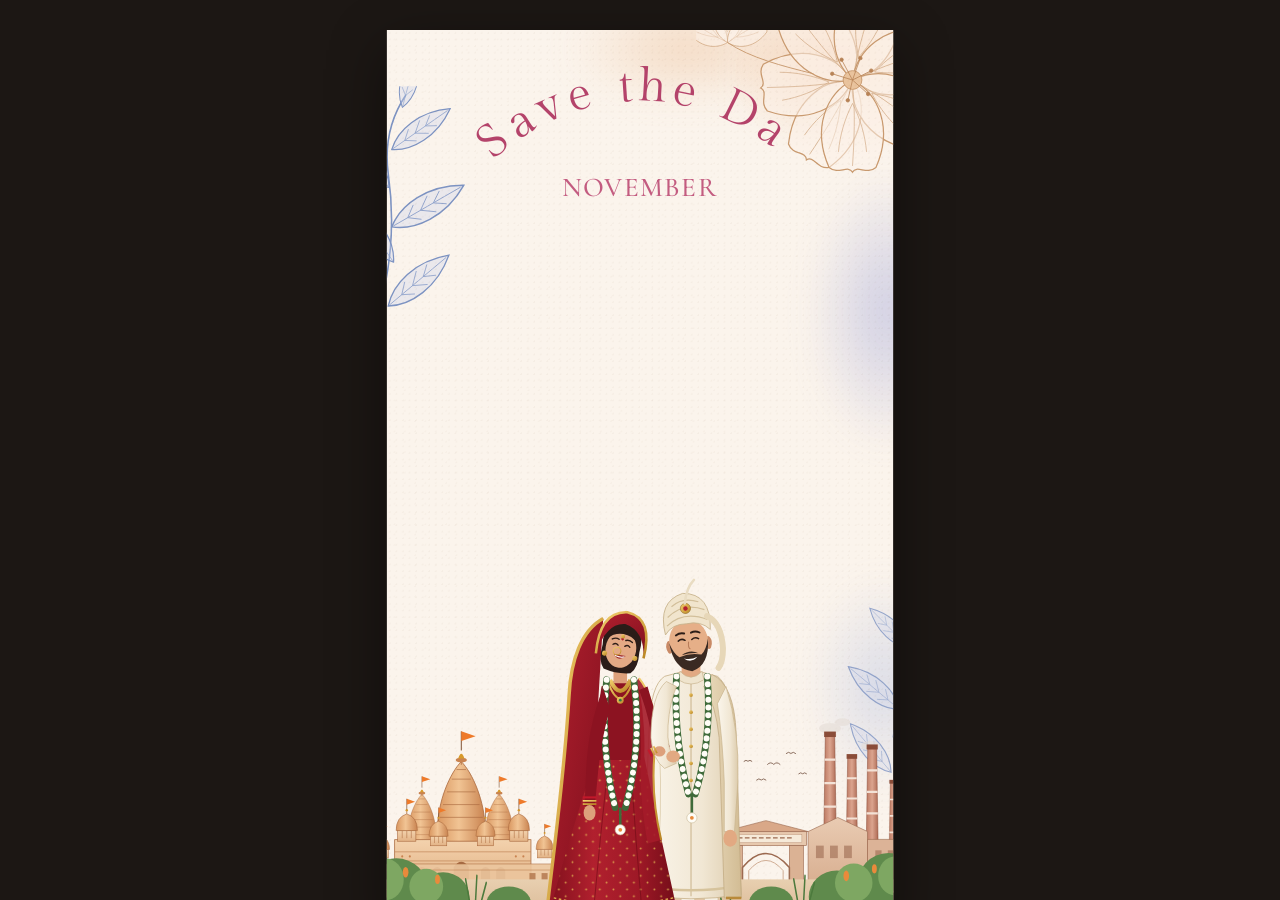
==== index.html @ d2636e04 "Animated Save the Date invitation recreated from reference video Two-scene 9:16 animation: arched ti" ====
<!doctype html>
<html lang="en">
<head>
  <meta charset="utf-8" />
  <meta name="viewport" content="width=device-width, initial-scale=1, viewport-fit=cover" />
  <title>Save the Date · Abhishek &amp; Deepa</title>
  <meta name="description" content="Animated Save the Date – Abhishek &amp; Deepa – 25 November 2026" />
  <meta name="theme-color" content="#fbf4ec" />
  <link rel="preconnect" href="https://fonts.googleapis.com" />
  <link rel="preconnect" href="https://fonts.gstatic.com" crossorigin />
  <link href="https://fonts.googleapis.com/css2?family=Cinzel:wght@400;500;600&family=Cormorant+Garamond:wght@500;600;700&family=Gilda+Display&family=Pinyon+Script&display=swap" rel="stylesheet" />
  <link rel="stylesheet" href="styles.css" />
</head>
<body>
  <main class="viewport">
    <div class="stage" id="stage" aria-live="polite">

      <!-- ============ Persistent background ============ -->
      <div class="bg">
        <div class="wash wash--peach"></div>
        <div class="wash wash--peach2"></div>
        <div class="wash wash--lavender"></div>
        <div class="wash wash--blue"></div>
        <img class="deco deco--flower" src="assets/flower-lineart.svg" alt="" />
        <img class="deco deco--leaves" src="assets/leaves.svg" alt="" />
        <img class="deco deco--leaves-br" src="assets/leaves.svg" alt="" />
        <div class="paper-grain"></div>
      </div>

      <!-- ============ Scene 1 : calendar ============ -->
      <section class="scene scene--calendar" id="scene1">
        <h1 class="arc-title" id="arcTitle" aria-label="Save the Date"></h1>

        <div class="month-block">
          <div class="month" id="monthName">NOVEMBER</div>
          <div class="year" id="yearName">2026</div>
        </div>

        <div class="calendar" id="calendar" role="grid" aria-label="Calendar"></div>

        <div class="wedding-of">
          <h2 class="wedding-of__label" id="weddingLabel" aria-label="For the wedding of"></h2>
          <p class="wedding-of__names" id="coupleNames">Abhishek &amp; Deepa</p>
        </div>

        <div class="heart" id="heart" aria-hidden="true">
          <svg viewBox="0 0 64 58"><defs><radialGradient id="hg" cx="35%" cy="30%" r="80%"><stop offset="0" stop-color="#ff6b6b"/><stop offset=".55" stop-color="#ee2f37"/><stop offset="1" stop-color="#c8151f"/></radialGradient></defs><path d="M32 56C14 42 2 31 2 17 2 8 9 1 18 1c6 0 11 3 14 8 3-5 8-8 14-8 9 0 16 7 16 16 0 14-12 25-30 39z" fill="url(#hg)"/><ellipse cx="17" cy="14" rx="6" ry="4" fill="#fff" opacity=".35" transform="rotate(-30 17 14)"/></svg>
        </div>

        <div class="ground ground--s1">
          <img class="ground__temple" src="assets/temple.svg" alt="" />
          <img class="ground__industry" src="assets/industry.svg" alt="" />
          <img class="ground__bushes" src="assets/bushes.svg" alt="" />
          <img class="ground__couple" src="assets/couple.svg" alt="Illustration of the bride and groom" />
        </div>
      </section>

      <!-- ============ Scene 2 : monogram ============ -->
      <section class="scene scene--monogram" id="scene2">
        <div class="monogram" id="monogram">
          <svg viewBox="0 0 420 400" class="monogram__svg" aria-label="A and D monogram">
            <defs>
              <linearGradient id="copper" x1="0" y1="0" x2="1" y2="1">
                <stop offset="0" stop-color="#a86b47"/>
                <stop offset=".45" stop-color="#d9a17a"/>
                <stop offset=".6" stop-color="#9c5c3b"/>
                <stop offset="1" stop-color="#7a4529"/>
              </linearGradient>
              <linearGradient id="ring" x1="0" y1="0" x2="1" y2="0">
                <stop offset="0" stop-color="#b98a6b"/>
                <stop offset=".5" stop-color="#dcbca2"/>
                <stop offset="1" stop-color="#a7795c"/>
              </linearGradient>
              <radialGradient id="petal" cx="20%" cy="50%" r="90%">
                <stop offset="0" stop-color="#f3b99c"/>
                <stop offset=".6" stop-color="#f9dccb"/>
                <stop offset="1" stop-color="#fdf0e6"/>
              </radialGradient>
              <linearGradient id="leafBlue" x1="0" y1="0" x2="1" y2="1">
                <stop offset="0" stop-color="#6f7fa8"/>
                <stop offset="1" stop-color="#a9b6d4"/>
              </linearGradient>
              <clipPath id="ringClip"><circle cx="200" cy="190" r="168"/></clipPath>
              <symbol id="petalShape" viewBox="-30 -70 60 72">
                <path d="M0 0C-22-14-30-40-16-62-8-70 8-70 16-62 30-40 22-14 0 0Z"/>
              </symbol>
              <symbol id="leafShape" viewBox="-10 -50 20 52">
                <path d="M0 0C-9-14-9-34 0-50 9-34 9-14 0 0Z"/>
              </symbol>
            </defs>

            <!-- ring (gap at the upper-right where the florals sit) -->
            <path class="mono-ring" d="M296 52 A168 168 0 1 0 352 262" fill="none" stroke="url(#ring)" stroke-width="2.4" stroke-linecap="round"/>
            <circle cx="33" cy="182" r="2.6" fill="#a7795c"/>
            <circle cx="35" cy="196" r="1.6" fill="#a7795c"/>

            <!-- temple sketch inside the ring -->
            <g clip-path="url(#ringClip)" opacity=".95">
              <image href="assets/temple.svg" x="62" y="250" width="180" height="120"/>
              <image href="assets/industry.svg" x="215" y="282" width="110" height="88"/>
              <rect x="40" y="356" width="330" height="40" fill="#fbf4ec"/>
              <path d="M55 357h300" stroke="#c9a789" stroke-width="1.2"/>
            </g>

            <!-- left sprig on the A -->
            <g class="sprig" stroke="#8a5a3c" stroke-width="1.6" fill="#8a5a3c">
              <path d="M84 238C92 210 102 182 124 160" fill="none"/>
              <use href="#leafShape" x="-6" y="-28" width="12" height="28" transform="translate(96 214) rotate(-60)"/>
              <use href="#leafShape" x="-6" y="-28" width="12" height="28" transform="translate(96 214) rotate(20)"/>
              <use href="#leafShape" x="-6" y="-28" width="12" height="28" transform="translate(106 192) rotate(-55)"/>
              <use href="#leafShape" x="-6" y="-28" width="12" height="28" transform="translate(106 192) rotate(25)"/>
              <use href="#leafShape" x="-6" y="-26" width="12" height="26" transform="translate(116 174) rotate(-50)"/>
              <use href="#leafShape" x="-6" y="-26" width="12" height="26" transform="translate(116 174) rotate(30)"/>
              <use href="#leafShape" x="-5" y="-22" width="10" height="22" transform="translate(124 160) rotate(-10)"/>
            </g>

            <!-- letters -->
            <text class="mono-letter" x="140" y="224" text-anchor="middle">A</text>
            <text class="mono-amp" x="196" y="268" text-anchor="middle">&amp;</text>
            <text class="mono-letter" x="258" y="286" text-anchor="middle">D</text>

            <!-- floral spray on the right -->
            <g class="spray">
              <path d="M240 72C262 92 282 112 300 150M330 168C340 210 330 250 300 300" fill="none" stroke="#7f8fb4" stroke-width="1.6"/>
              <path d="M300 300C320 290 340 300 352 286" fill="none" stroke="#7f8fb4" stroke-width="1.2"/>
              <!-- blue leaves -->
              <g fill="url(#leafBlue)" opacity=".9">
                <use href="#leafShape" x="-9" y="-46" width="18" height="46" transform="translate(338 214) rotate(30)"/>
                <use href="#leafShape" x="-9" y="-40" width="18" height="40" transform="translate(334 236) rotate(70)"/>
                <use href="#leafShape" x="-8" y="-38" width="16" height="38" transform="translate(320 262) rotate(110)"/>
                <use href="#leafShape" x="-8" y="-36" width="16" height="36" transform="translate(316 274) rotate(-40)"/>
                <use href="#leafShape" x="-7" y="-30" width="14" height="30" transform="translate(304 296) rotate(80)"/>
                <use href="#leafShape" x="-8" y="-34" width="16" height="34" transform="translate(276 104) rotate(-30)"/>
              </g>
              <!-- buds -->
              <g fill="#e9a68a" stroke="#c98468" stroke-width=".8">
                <ellipse cx="238" cy="70" rx="5" ry="8" transform="rotate(-40 238 70)"/>
                <ellipse cx="258" cy="84" rx="4" ry="7" transform="rotate(-20 258 84)"/>
                <ellipse cx="352" cy="284" rx="3.5" ry="6" transform="rotate(60 352 284)"/>
                <circle cx="364" cy="100" r="3"/><circle cx="372" cy="112" r="2.5"/><circle cx="358" cy="92" r="2"/>
              </g>
              <path d="M326 150C340 130 352 112 364 100" fill="none" stroke="#c98468" stroke-width="1"/>
              <!-- main flower -->
              <g transform="translate(330 112) scale(.82)"><g class="bloom">
                <g fill="url(#petal)" stroke="#dca58c" stroke-width="1">
                  <use href="#petalShape" x="-26" y="-62" width="52" height="64" transform="rotate(0)"/>
                  <use href="#petalShape" x="-26" y="-62" width="52" height="64" transform="rotate(72)"/>
                  <use href="#petalShape" x="-26" y="-62" width="52" height="64" transform="rotate(144)"/>
                  <use href="#petalShape" x="-26" y="-62" width="52" height="64" transform="rotate(216)"/>
                  <use href="#petalShape" x="-26" y="-62" width="52" height="64" transform="rotate(288)"/>
                </g>
                <g stroke="#e3a888" stroke-width=".7" fill="none" opacity=".8">
                  <path d="M0 0L0-44M0 0L42-14M0 0L26 36M0 0L-26 36M0 0L-42-14"/>
                </g>
                <circle r="7" fill="#c98468"/>
                <g fill="#a35f42"><circle cx="-4" cy="-12" r="2"/><circle cx="6" cy="-11" r="2"/><circle cx="11" cy="-2" r="2"/><circle cx="-11" cy="-3" r="2"/><circle cx="1" cy="-15" r="1.8"/></g>
              </g></g>
            </g>
          </svg>
          <div class="monogram__divider" aria-hidden="true">
            <span class="line"></span><span class="chev">›››</span><span class="dheart">♥</span><span class="chev">‹‹‹</span><span class="line"></span>
          </div>
          <p class="monogram__names" id="monoNames">ABHISHEK &amp; DEEPA</p>
        </div>

        <div class="final-text">
          <p class="final-text__std" id="typeSTD"><span class="tw"></span><span class="caret"></span></p>
          <p class="final-text__date" id="typeDate"><span class="tw"></span><span class="caret"></span></p>
        </div>

        <div class="ground ground--s2">
          <img class="ground2__temple" src="assets/temple.svg" alt="" />
          <div class="ground2__map">
            <img src="assets/cg-map.svg" alt="Map of Chhattisgarh" />
            <span class="ground2__label" id="placeLabel">Chhattisgarh</span>
            <span class="ground2__heart">♥</span>
          </div>
          <img class="ground2__industry" src="assets/industry.svg" alt="" />
          <img class="ground2__bushes" src="assets/bushes.svg" alt="" />
        </div>
      </section>

      <!-- controls -->
      <button class="ctrl ctrl--replay" id="replayBtn" type="button" aria-label="Replay">
        <svg viewBox="0 0 24 24"><path d="M12 5V1L7 6l5 5V7a6 6 0 1 1-6 6H4a8 8 0 1 0 8-8z" fill="currentColor"/></svg>
        <span>Replay</span>
      </button>
      <button class="ctrl ctrl--sound" id="soundBtn" type="button" aria-label="Toggle music" hidden>
        <svg viewBox="0 0 24 24"><path d="M3 9v6h4l5 5V4L7 9H3zm13.5 3a4.5 4.5 0 0 0-2.5-4v8a4.5 4.5 0 0 0 2.5-4zM14 3.2v2.1a7 7 0 0 1 0 13.4v2.1a9 9 0 0 0 0-17.6z" fill="currentColor"/></svg>
      </button>
    </div>
  </main>

  <!-- Optional background music: drop an mp3 at assets/music.mp3 -->
  <audio id="music" src="assets/music.mp3" preload="auto" loop></audio>
  <script src="script.js"></script>
</body>
</html>
---- styles.css ----
/* =========================================================
   Save the Date – animated invitation
   Stage is authored at 540 × 960 (9:16) and scaled to fit.
   ========================================================= */

:root {
  --cream: #fbf4ec;
  --rose: #b4436a;
  --rose-soft: #c35c80;
  --ink: #3f3a3a;
  --copper: #8f5a3f;
  --copper-soft: #a87457;
  --heart: #ee2f37;
  --scale: 1;
}

* { box-sizing: border-box; margin: 0; padding: 0; }

html, body {
  height: 100%;
  background: #1c1714;
  overflow: hidden;
  -webkit-font-smoothing: antialiased;
}

.viewport {
  position: fixed;
  inset: 0;
  display: grid;
  place-items: center;
}

.stage {
  position: relative;
  width: 540px;
  height: 960px;
  flex: none;
  overflow: hidden;
  background: var(--cream);
  transform: scale(var(--scale));
  transform-origin: center center;
  font-family: "Cormorant Garamond", Georgia, serif;
  color: var(--ink);
  box-shadow: 0 20px 60px rgba(0, 0, 0, .45);
  user-select: none;
}

/* ---------------- Background ---------------- */

.bg { position: absolute; inset: 0; pointer-events: none; }

.wash {
  position: absolute;
  border-radius: 50%;
  filter: blur(18px);
  opacity: .75;
  animation: drift 14s ease-in-out infinite alternate;
}
.wash--peach   { width: 260px; height: 120px; left: 190px; top: -40px;
                 background: radial-gradient(closest-side, rgba(238, 196, 160, .75), rgba(238, 196, 160, 0)); }
.wash--peach2  { width: 200px; height: 140px; left: 360px; top: -30px;
                 background: radial-gradient(closest-side, rgba(242, 205, 175, .7), rgba(242, 205, 175, 0)); animation-delay: -4s; }
.wash--lavender{ width: 170px; height: 300px; right: -80px; top: 150px;
                 background: radial-gradient(closest-side, rgba(176, 180, 222, .8), rgba(176, 180, 222, 0)); animation-delay: -7s; }
.wash--blue    { width: 160px; height: 240px; right: -70px; bottom: 140px;
                 background: radial-gradient(closest-side, rgba(188, 198, 228, .7), rgba(188, 198, 228, 0)); animation-delay: -2s; }

.deco { position: absolute; display: block; }
.deco--flower {
  width: 250px; right: -40px; top: -20px;
  transform-origin: 80% 10%;
  animation: sway 7s ease-in-out infinite alternate;
}
.deco--leaves {
  width: 150px; left: -36px; top: 60px;
  transform-origin: 0 50%;
  animation: sway 8s ease-in-out infinite alternate-reverse;
}
.deco--leaves-br {
  width: 120px; right: -40px; bottom: 120px;
  transform: scaleX(-1) rotate(-10deg);
  opacity: .8;
}

.paper-grain {
  position: absolute; inset: 0;
  background-image:
    radial-gradient(rgba(140, 110, 80, .05) 1px, transparent 1px),
    radial-gradient(rgba(140, 110, 80, .04) 1px, transparent 1px);
  background-size: 7px 7px, 11px 11px;
  background-position: 0 0, 3px 5px;
  mix-blend-mode: multiply;
}

@keyframes drift {
  from { transform: translate(0, 0) scale(1); }
  to   { transform: translate(10px, 8px) scale(1.06); }
}
@keyframes sway {
  from { transform: rotate(-1.5deg); }
  to   { transform: rotate(1.5deg); }
}

/* ---------------- Scenes ---------------- */

.scene { position: absolute; inset: 0; visibility: hidden; }
.scene.is-active { visibility: visible; }

/* Generic reveal helpers */
.fx { opacity: 0; transition: opacity .7s ease, transform .7s ease, filter .7s ease; }
.fx.in { opacity: 1; transform: none; filter: none; }
.fx.out { opacity: 0 !important; transition-duration: .45s; }

/* ---------------- Scene 1: arched title ---------------- */

.arc-title {
  position: absolute; left: 0; top: 0; width: 540px; height: 200px;
  font-family: "Gilda Display", "Cormorant Garamond", serif;
  font-weight: 400;
  font-size: 50px;
  color: var(--rose);
  pointer-events: none;
}
.arc-title .ch {
  position: absolute;
  display: block;
  line-height: 1;
  transform-origin: 50% 100%;
  opacity: 0;
  transition: opacity .35s ease, filter .35s ease;
  filter: blur(3px);
  white-space: pre;
}
.arc-title .ch.in { opacity: 1; filter: none; }
.arc-title .ch.out { opacity: 0; filter: blur(2px); transition-duration: .3s; }

.month-block { position: absolute; left: 0; width: 540px; top: 150px; text-align: center; }
.month {
  font-family: "Cormorant Garamond", serif; font-weight: 500;
  font-size: 29px; letter-spacing: 1.5px; color: var(--rose-soft);
  transform: translateY(10px);
}
.year {
  margin-top: 6px;
  font-family: "Cormorant Garamond", serif; font-weight: 500;
  font-size: 23px; color: var(--rose-soft);
  transform: translateY(10px);
}

/* calendar */
.calendar {
  position: absolute;
  left: 50px; width: 452px; top: 240px;
  display: grid;
  grid-template-columns: repeat(7, 1fr);
  grid-auto-rows: 44px;
  font-family: "Cormorant Garamond", serif;
  font-variant-numeric: lining-nums;
  text-align: center;
  filter: blur(4px);
}
.calendar.rows-6 { grid-auto-rows: 40px; }
.calendar .cell {
  position: relative;
  display: grid; place-items: center;
  font-size: 22px; font-weight: 500;
  color: #4a4545;
  z-index: 2;
}
.calendar .cell.head { font-family: "Gilda Display", serif; font-size: 23px; color: #3a3535; }
.calendar .cell.target.landed { color: #3a0d10; font-weight: 700; z-index: 5; }

/* heart */
.heart {
  position: absolute;
  left: 0; top: 0;
  width: 58px; height: 52px;
  margin: -26px 0 0 -29px;
  z-index: 3;
  opacity: 0;
  pointer-events: none;
  filter: drop-shadow(0 3px 4px rgba(170, 20, 30, .25));
}
.heart svg { width: 100%; height: 100%; display: block; }
.heart.beat svg { animation: beat 1.1s ease-in-out infinite; }
.heart.out { transition: opacity .45s ease; opacity: 0 !important; }
@keyframes beat {
  0%, 100% { transform: scale(1); }
  15% { transform: scale(1.14); }
  30% { transform: scale(.97); }
  45% { transform: scale(1.08); }
  60% { transform: scale(1); }
}

/* wedding-of */
.wedding-of { position: absolute; left: 0; width: 540px; top: 520px; text-align: center; }
.wedding-of__label {
  font-family: "Cinzel", serif; font-weight: 500;
  font-size: 27px; letter-spacing: .5px;
  color: var(--rose);
  min-height: 34px;
}
.wedding-of__label .ch { display: inline-block; opacity: 0; transform: translateY(6px); transition: opacity .4s ease, transform .4s ease; white-space: pre; }
.wedding-of__label .ch.in { opacity: 1; transform: none; }
.wedding-of__names {
  margin-top: 6px;
  font-family: "Pinyon Script", cursive;
  font-size: 32px;
  color: var(--rose-soft);
  clip-path: inset(0 100% 0 0);
  transition: clip-path 1.4s cubic-bezier(.45, .05, .35, 1);
}
.wedding-of__names.in { clip-path: inset(0 -5% 0 -5%); }
.wedding-of__label.out, .wedding-of__names.out { opacity: 0; transition: opacity .45s ease; }

/* ground – scene 1 */
.ground { position: absolute; left: 0; right: 0; bottom: 0; height: 420px; pointer-events: none; }
.ground img { position: absolute; display: block; }
.ground__temple   { left: -24px; bottom: 30px; width: 210px; }
.ground__industry { right: -16px; bottom: 30px; width: 200px; }
.ground__bushes   { left: -10px; right: -10px; width: 560px; bottom: -6px; }
.ground__couple   { left: 50%; bottom: -4px; height: 400px; transform: translateX(-46%); }

.ground--s1 { opacity: 0; transition: opacity .8s ease; }
.ground--s1.in { opacity: 1; }
.ground--s1.out { opacity: 0; transition-duration: .6s; }

/* ---------------- Scene 2: monogram ---------------- */

.monogram {
  position: absolute; left: 0; width: 540px; top: 80px;
  text-align: center;
  opacity: 0;
  transform: scale(.94);
  filter: blur(6px);
  transition: opacity 1s ease, transform 1.4s cubic-bezier(.2, .7, .2, 1), filter 1s ease;
}
.monogram.in { opacity: 1; transform: none; filter: none; }
.monogram.out { opacity: 0; transition-duration: .6s; }
.monogram__svg { display: block; width: 362px; height: 345px; margin: 0 auto 0 98px; overflow: visible; }

.mono-letter {
  font-family: "Cormorant Garamond", serif; font-weight: 500;
  font-size: 215px;
  fill: url(#copper);
}
.mono-amp {
  font-family: "Cormorant Garamond", serif; font-weight: 600;
  font-size: 58px;
  fill: url(#copper);
}
.mono-ring { stroke-dasharray: 1100; stroke-dashoffset: 1100; }
.monogram.in .mono-ring { animation: draw 2.2s .2s ease forwards; }
@keyframes draw { to { stroke-dashoffset: 0; } }
.monogram .bloom { transform-box: fill-box; transform-origin: center; }
.monogram.in .bloom { animation: bloom 1.6s .3s cubic-bezier(.2, .8, .2, 1) both, gentle 6s 2s ease-in-out infinite alternate; }
@keyframes bloom { from { transform: scale(.4) rotate(-40deg); opacity: 0; } to { transform: scale(1) rotate(0); opacity: 1; } }
@keyframes gentle { from { transform: rotate(0); } to { transform: rotate(6deg); } }

.monogram__divider {
  display: flex; align-items: center; justify-content: center; gap: 6px;
  margin-top: 4px;
  color: #8f5a3f;
  font-size: 13px;
}
.monogram__divider .line { width: 70px; height: 1px; background: #a58670; }
.monogram__divider .chev { letter-spacing: -2px; font-size: 14px; color: #8f6a55; }
.monogram__divider .dheart { font-size: 20px; color: #7b3b2e; line-height: 1; margin: 0 4px; }
.monogram__names {
  margin-top: 6px;
  font-family: "Cormorant Garamond", serif; font-weight: 600;
  font-size: 16px; letter-spacing: 5px;
  color: #6f4b3a;
}

.final-text { position: absolute; left: 0; width: 540px; top: 520px; text-align: center; color: var(--copper); }
.final-text__std { font-variant-numeric: lining-nums; font-family: "Cormorant Garamond", serif; font-weight: 600; font-size: 36px; min-height: 46px; }
.final-text__date { font-variant-numeric: lining-nums; font-family: "Cormorant Garamond", serif; font-weight: 700; font-size: 34px; letter-spacing: 1px; margin-top: 6px; min-height: 46px; }
.final-text p.out { opacity: 0; transition: opacity .6s ease; }
.caret {
  display: inline-block; width: 2px; height: .9em; margin-left: 2px;
  background: currentColor; vertical-align: -0.08em;
  opacity: 0;
}
.caret.on { animation: blink .8s steps(1) infinite; }
@keyframes blink { 0%, 50% { opacity: .8; } 50.01%, 100% { opacity: 0; } }

/* ground – scene 2 */
.ground--s2 { opacity: 0; transition: opacity 1s ease; height: 330px; }
.ground--s2.in { opacity: 1; }
.ground--s2.out { opacity: 0; transition-duration: .6s; }
.ground2__temple   { left: -20px; bottom: 26px; width: 230px; }
.ground2__industry { right: -20px; bottom: 26px; width: 250px; }
.ground2__bushes   { left: -10px; width: 560px; bottom: -6px; }
.ground2__map { position: absolute; left: 180px; bottom: 56px; width: 170px; height: 200px; }
.ground2__map img { position: absolute; inset: 0; width: 100%; height: 100%; }
.ground2__label {
  position: absolute; left: 30px; top: 62px; white-space: nowrap;
  font-family: "Pinyon Script", cursive; font-size: 30px; color: #5b3a2c;
  transform: rotate(-6deg);
}
.ground2__heart { position: absolute; left: 78px; top: 104px; font-size: 18px; color: #6b3427; }

/* ---------------- Controls ---------------- */

.ctrl {
  position: absolute; z-index: 20;
  border: 0; cursor: pointer;
  font: 600 15px "Cormorant Garamond", serif;
  color: #fff;
  background: rgba(143, 90, 63, .85);
  border-radius: 999px;
  box-shadow: 0 6px 18px rgba(90, 50, 30, .25);
  display: inline-flex; align-items: center; gap: 8px;
  opacity: 0; pointer-events: none;
  transition: opacity .5s ease, transform .2s ease;
}
.ctrl svg { width: 20px; height: 20px; }
.ctrl:hover { transform: scale(1.05); }
.ctrl--replay { left: 50%; top: 50%; padding: 12px 22px; translate: -50% -50%; font-size: 18px; letter-spacing: 1px; }
.ctrl--replay.show { opacity: 1; pointer-events: auto; }
.ctrl--sound { right: 16px; top: 16px; width: 40px; height: 40px; justify-content: center; opacity: .75; pointer-events: auto; }
.ctrl--sound.muted { opacity: .4; }
.ctrl--sound[hidden] { display: none; }

@media (prefers-reduced-motion: reduce) {
  .wash, .deco--flower, .deco--leaves { animation: none; }
}
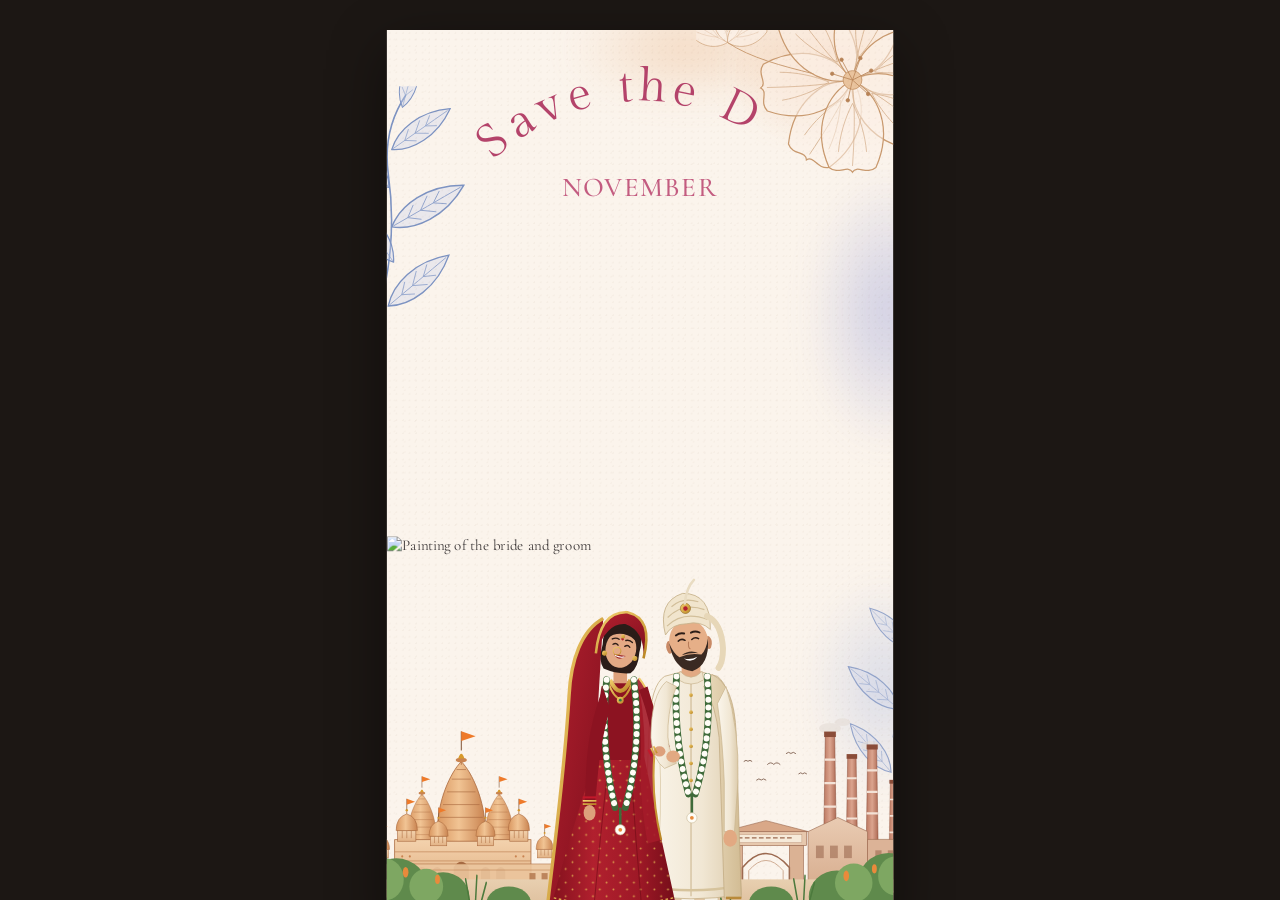
==== commit 1602a322: "Use painted watercolour artwork when available Background, couple, skyline and floral paintings in a" ====
--- a/index.html
+++ b/index.html
@@ -17,6 +17,8 @@
 
       <!-- ============ Persistent background ============ -->
       <div class="bg">
+        <!-- painted artwork (assets/art/*) is used when present; the SVG drawings are the fallback -->
+        <img class="art art--bg" data-art="bg" src="assets/art/background.jpg" alt="" />
         <div class="wash wash--peach"></div>
         <div class="wash wash--peach2"></div>
         <div class="wash wash--lavender"></div>
@@ -24,6 +26,7 @@
         <img class="deco deco--flower" src="assets/flower-lineart.svg" alt="" />
         <img class="deco deco--leaves" src="assets/leaves.svg" alt="" />
         <img class="deco deco--leaves-br" src="assets/leaves.svg" alt="" />
+        <img class="art art--florals" data-art="florals" src="assets/art/florals.png" alt="" />
         <div class="paper-grain"></div>
       </div>
 
@@ -51,7 +54,9 @@
           <img class="ground__temple" src="assets/temple.svg" alt="" />
           <img class="ground__industry" src="assets/industry.svg" alt="" />
           <img class="ground__bushes" src="assets/bushes.svg" alt="" />
+          <img class="art art--skyline" data-art="skyline" src="assets/art/skyline.png" alt="" />
           <img class="ground__couple" src="assets/couple.svg" alt="Illustration of the bride and groom" />
+          <img class="art art--couple" data-art="couple" src="assets/art/couple.png" alt="Painting of the bride and groom" />
         </div>
       </section>
 
@@ -157,6 +162,7 @@
               </g></g>
             </g>
           </svg>
+          <img class="art art--mono-floral" data-art="florals" src="assets/art/florals.png" alt="" />
           <div class="monogram__divider" aria-hidden="true">
             <span class="line"></span><span class="chev">›››</span><span class="dheart">♥</span><span class="chev">‹‹‹</span><span class="line"></span>
           </div>
@@ -169,6 +175,7 @@
         </div>
 
         <div class="ground ground--s2">
+          <img class="art art--skyline" data-art="skyline" src="assets/art/skyline.png" alt="" />
           <img class="ground2__temple" src="assets/temple.svg" alt="" />
           <div class="ground2__map">
             <img src="assets/cg-map.svg" alt="Map of Chhattisgarh" />
--- a/styles.css
+++ b/styles.css
@@ -326,3 +326,31 @@
 @media (prefers-reduced-motion: reduce) {
   .wash, .deco--flower, .deco--leaves { animation: none; }
 }
+
+/* ---------------- Painted artwork (assets/art/*) ----------------
+   Transparent PNGs made with tools/prepare_art.py (background is a JPG).
+   A painting is shown only once it has loaded; the SVG drawing is hidden then. */
+
+.art { display: none; position: absolute; pointer-events: none; }
+
+.has-bg .art--bg { display: block; inset: 0; width: 100%; height: 100%; object-fit: cover; }
+.has-bg .wash, .has-bg .deco--leaves, .has-bg .deco--leaves-br { display: none; }
+
+.has-florals .art--florals {
+  display: block; right: -70px; top: -60px; width: 320px;
+  transform: scaleX(-1);
+  transform-origin: 50% 0;
+  animation: swayFlip 7s ease-in-out infinite alternate;
+}
+.has-florals .deco--flower { display: none; }
+@keyframes swayFlip { from { transform: scaleX(-1) rotate(-1.5deg); } to { transform: scaleX(-1) rotate(1.5deg); } }
+
+.has-skyline .ground__temple, .has-skyline .ground__industry, .has-skyline .ground__bushes,
+.has-skyline .ground2__temple, .has-skyline .ground2__industry, .has-skyline .ground2__bushes { display: none; }
+.has-skyline .art--skyline { display: block; left: -50px; bottom: -6px; width: 640px; }
+
+.has-couple .ground__couple { display: none; }
+.has-couple .art--couple { display: block; left: 50%; bottom: -10px; height: 385px; transform: translateX(-50%); }
+
+.has-florals .monogram .spray { display: none; }
+.has-florals .art--mono-floral { display: block; left: 300px; top: -14px; width: 190px; transform: scaleX(-1) rotate(-8deg); }
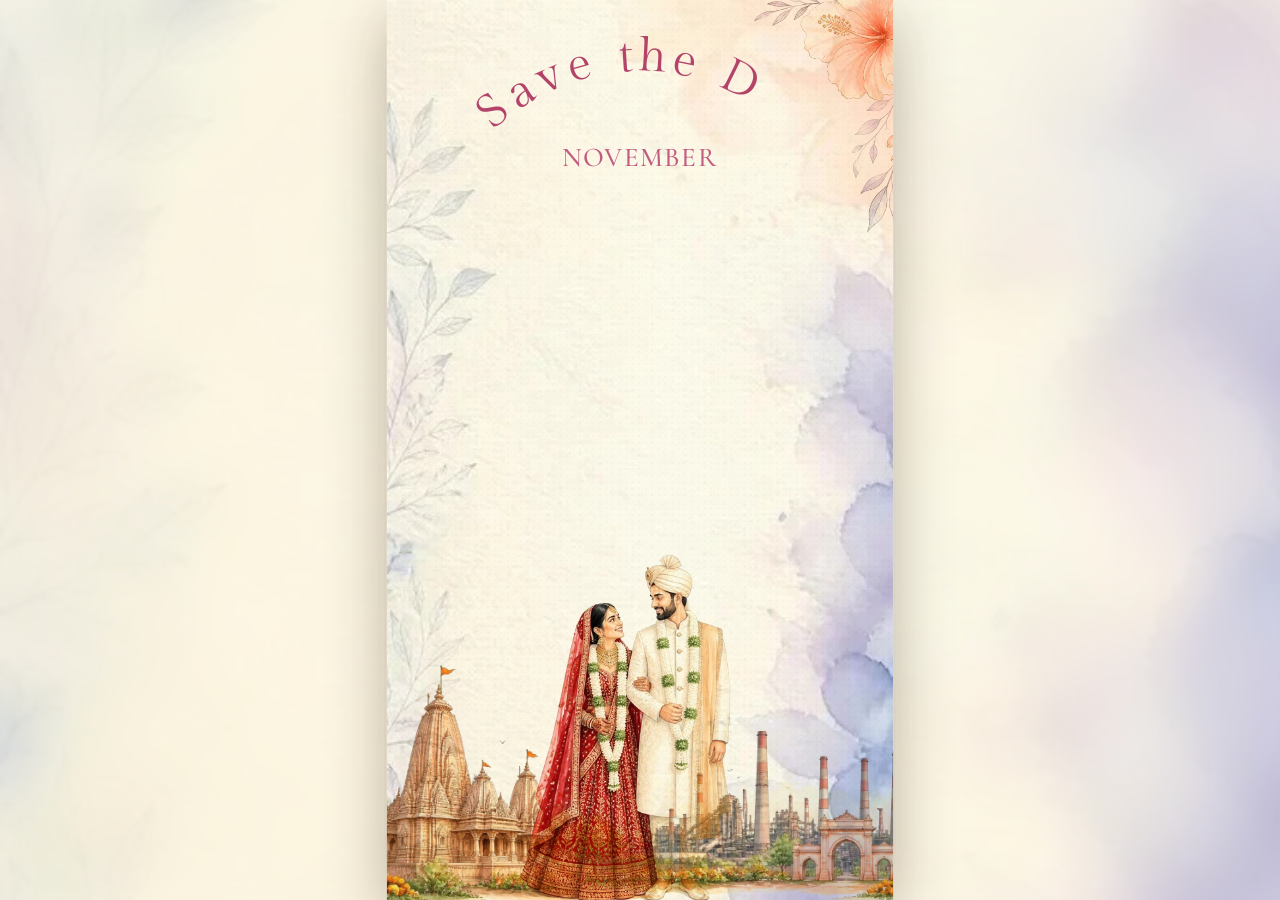
==== commit 166cba33: "Make the invitation mobile- and reel-friendly - fill tall phone screens edge to edge (stage grows to" ====
--- a/index.html
+++ b/index.html
@@ -5,7 +5,23 @@
   <meta name="viewport" content="width=device-width, initial-scale=1, viewport-fit=cover" />
   <title>Save the Date · Abhishek &amp; Deepa</title>
   <meta name="description" content="Animated Save the Date – Abhishek &amp; Deepa – 25 November 2026" />
-  <meta name="theme-color" content="#fbf4ec" />
+  <meta name="theme-color" content="#f6ece0" />
+  <meta name="apple-mobile-web-app-capable" content="yes" />
+  <meta name="mobile-web-app-capable" content="yes" />
+  <meta name="format-detection" content="telephone=no" />
+
+  <!-- link preview (WhatsApp, Instagram, iMessage …) -->
+  <meta property="og:type" content="website" />
+  <meta property="og:title" content="Save the Date · Abhishek &amp; Deepa" />
+  <meta property="og:description" content="25 November 2026 · Chhattisgarh. Tap to open our invitation." />
+  <meta property="og:url" content="https://hbarbhaya3-a11y.github.io/Save-the-Date/" />
+  <meta property="og:image" content="https://hbarbhaya3-a11y.github.io/Save-the-Date/assets/og.jpg" />
+  <meta property="og:image:width" content="1200" />
+  <meta property="og:image:height" content="630" />
+  <meta name="twitter:card" content="summary_large_image" />
+  <link rel="icon" href="data:image/svg+xml,%3Csvg xmlns='http://www.w3.org/2000/svg' viewBox='0 0 64 58'%3E%3Cpath d='M32 56C14 42 2 31 2 17 2 8 9 1 18 1c6 0 11 3 14 8 3-5 8-8 14-8 9 0 16 7 16 16 0 14-12 25-30 39z' fill='%23e3343c'/%3E%3C/svg%3E" />
+  <link rel="preload" as="image" href="assets/art/background.webp" />
+  <link rel="preload" as="image" href="assets/art/couple.webp" />
   <link rel="preconnect" href="https://fonts.googleapis.com" />
   <link rel="preconnect" href="https://fonts.gstatic.com" crossorigin />
   <link href="https://fonts.googleapis.com/css2?family=Cinzel:wght@400;500;600&family=Cormorant+Garamond:wght@500;600;700&family=Gilda+Display&family=Pinyon+Script&display=swap" rel="stylesheet" />
@@ -18,7 +34,7 @@
       <!-- ============ Persistent background ============ -->
       <div class="bg">
         <!-- painted artwork (assets/art/*) is used when present; the SVG drawings are the fallback -->
-        <img class="art art--bg" data-art="bg" src="assets/art/background.jpg" alt="" />
+        <img class="art art--bg" data-art="bg" src="assets/art/background.webp" alt="" />
         <div class="wash wash--peach"></div>
         <div class="wash wash--peach2"></div>
         <div class="wash wash--lavender"></div>
@@ -26,7 +42,7 @@
         <img class="deco deco--flower" src="assets/flower-lineart.svg" alt="" />
         <img class="deco deco--leaves" src="assets/leaves.svg" alt="" />
         <img class="deco deco--leaves-br" src="assets/leaves.svg" alt="" />
-        <img class="art art--florals" data-art="florals" src="assets/art/florals.png" alt="" />
+        <img class="art art--florals" data-art="florals" src="assets/art/florals.webp" alt="" />
         <div class="paper-grain"></div>
       </div>
 
@@ -54,9 +70,9 @@
           <img class="ground__temple" src="assets/temple.svg" alt="" />
           <img class="ground__industry" src="assets/industry.svg" alt="" />
           <img class="ground__bushes" src="assets/bushes.svg" alt="" />
-          <img class="art art--skyline" data-art="skyline" src="assets/art/skyline.png" alt="" />
+          <img class="art art--skyline" data-art="skyline" src="assets/art/skyline.webp" alt="" />
           <img class="ground__couple" src="assets/couple.svg" alt="Illustration of the bride and groom" />
-          <img class="art art--couple" data-art="couple" src="assets/art/couple.png" alt="Painting of the bride and groom" />
+          <img class="art art--couple" data-art="couple" src="assets/art/couple.webp" alt="Painting of the bride and groom" />
         </div>
       </section>
 
@@ -162,7 +178,7 @@
               </g></g>
             </g>
           </svg>
-          <img class="art art--mono-floral" data-art="florals" src="assets/art/florals.png" alt="" />
+          <img class="art art--mono-floral" data-art="florals" src="assets/art/florals.webp" alt="" />
           <div class="monogram__divider" aria-hidden="true">
             <span class="line"></span><span class="chev">›››</span><span class="dheart">♥</span><span class="chev">‹‹‹</span><span class="line"></span>
           </div>
@@ -175,7 +191,7 @@
         </div>
 
         <div class="ground ground--s2">
-          <img class="art art--skyline" data-art="skyline" src="assets/art/skyline.png" alt="" />
+          <img class="art art--skyline" data-art="skyline" src="assets/art/skyline.webp" alt="" />
           <img class="ground2__temple" src="assets/temple.svg" alt="" />
           <div class="ground2__map">
             <img src="assets/cg-map.svg" alt="Map of Chhattisgarh" />
--- a/styles.css
+++ b/styles.css
@@ -1,6 +1,9 @@
 /* =========================================================
    Save the Date – animated invitation
-   Stage is authored at 540 × 960 (9:16) and scaled to fit.
+   Stage is authored at 540 × 960 (9:16) and scaled to the screen width.
+   On taller phones the stage grows taller (--stage-h) so it fills the
+   screen edge to edge; the text block shifts down by --shift and the
+   illustrated ground stays anchored to the bottom.
    ========================================================= */
 
 :root {
@@ -12,36 +15,53 @@
   --copper-soft: #a87457;
   --heart: #ee2f37;
   --scale: 1;
+  --stage-h: 960px;
+  --shift: 0px;
 }
 
 * { box-sizing: border-box; margin: 0; padding: 0; }
 
 html, body {
   height: 100%;
-  background: #1c1714;
   overflow: hidden;
+  overscroll-behavior: none;
   -webkit-font-smoothing: antialiased;
+  -webkit-tap-highlight-color: transparent;
+  touch-action: manipulation;
+}
+
+/* letterbox (desktop / landscape): blurred painting instead of flat bars */
+body {
+  background: #efe4d6 url("assets/art/background.webp") center / cover no-repeat;
+}
+body::before {
+  content: "";
+  position: fixed; inset: -40px;
+  background: inherit;
+  filter: blur(24px) saturate(1.1);
+  opacity: .9;
 }
 
 .viewport {
   position: fixed;
   inset: 0;
-  display: grid;
-  place-items: center;
 }
 
 .stage {
   position: relative;
   width: 540px;
-  height: 960px;
+  height: var(--stage-h);
   flex: none;
   overflow: hidden;
   background: var(--cream);
-  transform: scale(var(--scale));
+  position: absolute;
+  left: 50%;
+  top: 50%;
+  transform: translate(-50%, -50%) scale(var(--scale));
   transform-origin: center center;
   font-family: "Cormorant Garamond", Georgia, serif;
   color: var(--ink);
-  box-shadow: 0 20px 60px rgba(0, 0, 0, .45);
+  box-shadow: 0 20px 60px rgba(60, 35, 20, .35);
   user-select: none;
 }
 
@@ -160,6 +180,7 @@
   filter: blur(4px);
 }
 .calendar.rows-6 { grid-auto-rows: 40px; }
+.calendar.landed { z-index: 4; } /* date number shows on top of the heart */
 .calendar .cell {
   position: relative;
   display: grid; place-items: center;
@@ -293,13 +314,17 @@
 .ground2__industry { right: -20px; bottom: 26px; width: 250px; }
 .ground2__bushes   { left: -10px; width: 560px; bottom: -6px; }
 .ground2__map { position: absolute; left: 180px; bottom: 56px; width: 170px; height: 200px; }
-.ground2__map img { position: absolute; inset: 0; width: 100%; height: 100%; }
+.ground2__map img { position: absolute; inset: 0; width: 100%; height: 100%; opacity: .75; filter: blur(.4px); }
 .ground2__label {
   position: absolute; left: 30px; top: 62px; white-space: nowrap;
   font-family: "Pinyon Script", cursive; font-size: 30px; color: #5b3a2c;
   transform: rotate(-6deg);
 }
 .ground2__heart { position: absolute; left: 78px; top: 104px; font-size: 18px; color: #6b3427; }
+
+/* tall phones: move the text block down so spacing stays balanced */
+.arc-title, .month-block, .calendar, .wedding-of, .monogram, .final-text { translate: 0 var(--shift); }
+.stage.is-full { box-shadow: none; }
 
 /* ---------------- Controls ---------------- */
 
@@ -350,7 +375,10 @@
 .has-skyline .art--skyline { display: block; left: -50px; bottom: -6px; width: 640px; }
 
 .has-couple .ground__couple { display: none; }
-.has-couple .art--couple { display: block; left: 50%; bottom: -10px; height: 385px; transform: translateX(-50%); }
+.has-couple .art--couple { display: block; left: 50%; bottom: -10px; height: calc(385px + min(0px, var(--stage-h) - 960px) * .6); transform: translateX(-50%); }
 
 .has-florals .monogram .spray { display: none; }
 .has-florals .art--mono-floral { display: block; left: 300px; top: -14px; width: 190px; transform: scaleX(-1) rotate(-8deg); }
+
+/* reel mode (#reel): clean frame for screen recording, no buttons */
+.reel .ctrl { display: none !important; }
